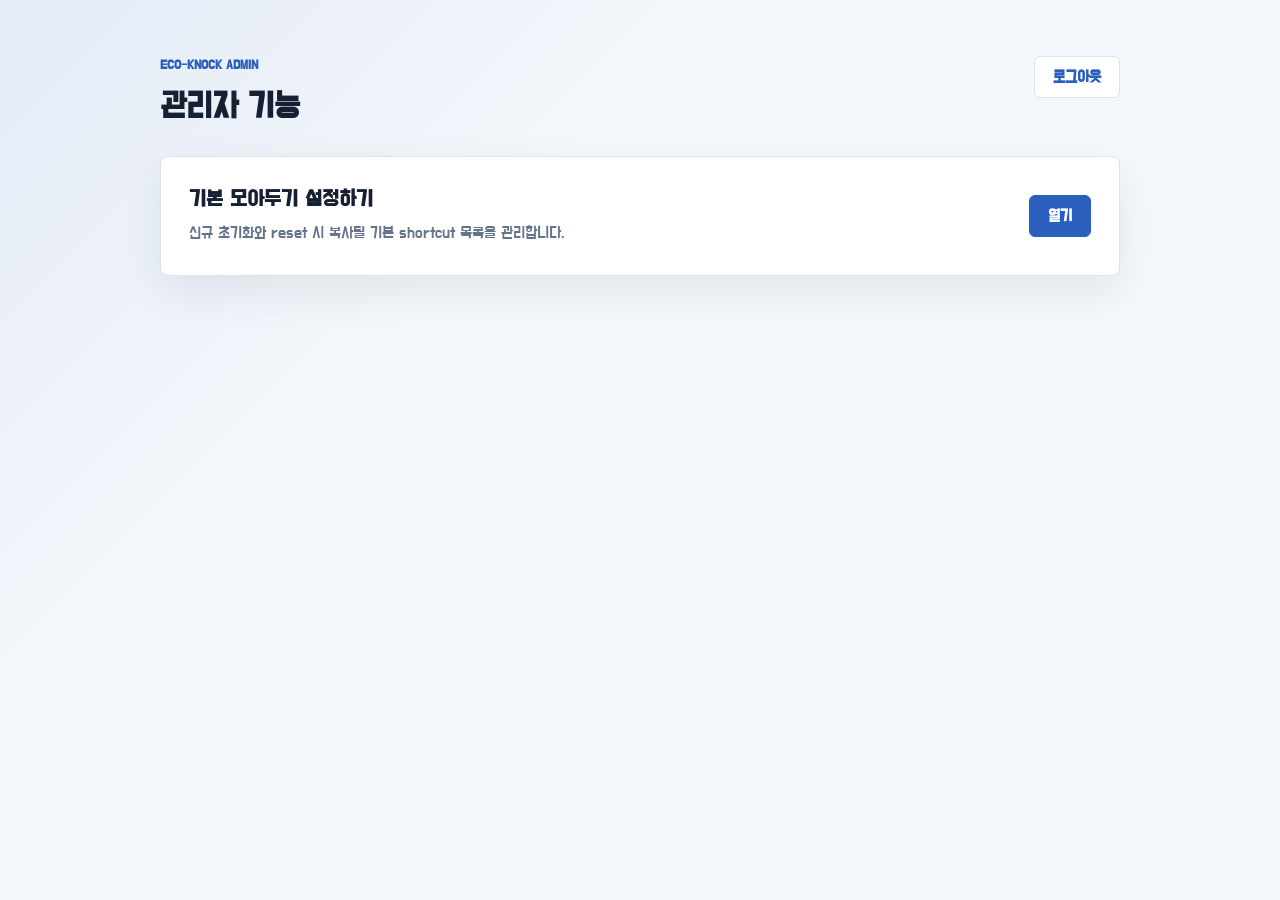
==== src/main/resources/templates/admin/index.html @ 862870d8 ":sparkles: feat: 관리자 SSR 화면을 추가" ====
<!doctype html>
<html lang="ko" xmlns:th="http://www.thymeleaf.org">
<head>
    <meta charset="UTF-8">
    <meta name="viewport" content="width=device-width, initial-scale=1">
    <title>Eco Knock Admin</title>
    <link rel="stylesheet" href="../../static/admin/admin.css" th:href="@{/admin/admin.css}">
</head>
<body>
<main class="admin-home">
    <header class="admin-header">
        <div>
            <p class="eyebrow">ECO-KNOCK ADMIN</p>
            <h1>관리자 기능</h1>
        </div>
        <form method="post" th:action="@{/admin/logout}">
            <button type="submit" class="ghost-button">로그아웃</button>
        </form>
    </header>

    <section class="feature-panel" aria-labelledby="featureTitle">
        <div>
            <h2 id="featureTitle">기본 모아두기 설정하기</h2>
            <p>신규 초기화와 reset 시 복사될 기본 shortcut 목록을 관리합니다.</p>
        </div>
        <a class="primary-button" th:href="@{/admin/overview-shortcuts}">열기</a>
    </section>
</main>
</body>
</html>
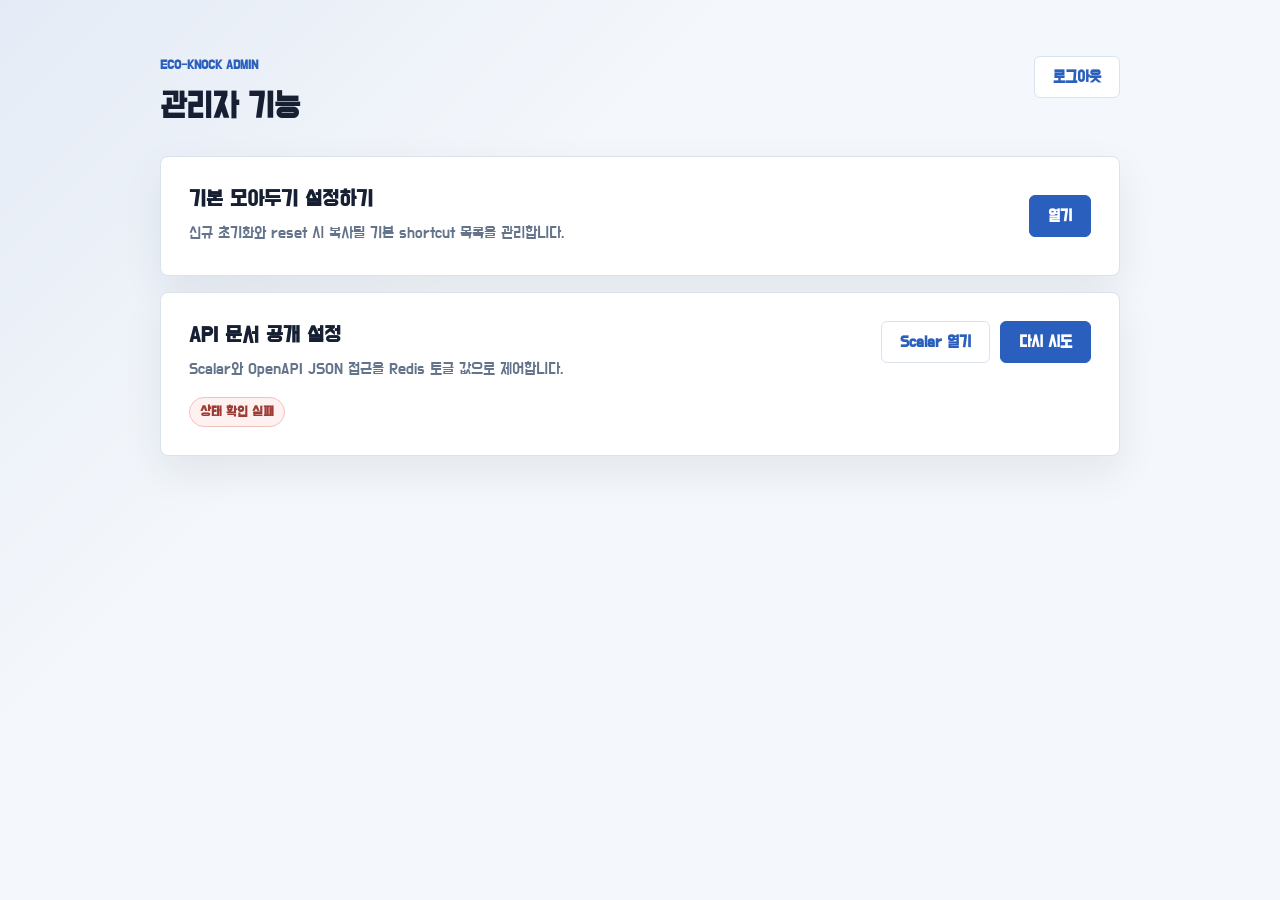
==== commit b54e1ea9: ":sparkles: feat: 관리자 API 문서 공개 토글을 추가" ====
--- a/src/main/resources/templates/admin/index.html
+++ b/src/main/resources/templates/admin/index.html
@@ -25,6 +25,19 @@
         </div>
         <a class="primary-button" th:href="@{/admin/overview-shortcuts}">열기</a>
     </section>
+
+    <section class="feature-panel api-doc-panel" aria-labelledby="apiDocTitle">
+        <div>
+            <h2 id="apiDocTitle">API 문서 공개 설정</h2>
+            <p>Scalar와 OpenAPI JSON 접근을 Redis 토글 값으로 제어합니다.</p>
+            <div id="apiDocStatus" class="status-pill" data-enabled="false">확인 중</div>
+        </div>
+        <div class="button-group">
+            <a class="ghost-button" th:href="@{/scalar}" target="_blank" rel="noreferrer">Scalar 열기</a>
+            <button id="apiDocToggle" type="button" class="primary-button" disabled>불러오는 중</button>
+        </div>
+    </section>
 </main>
+<script src="../../static/admin/api-docs-access.js" th:src="@{/admin/api-docs-access.js}"></script>
 </body>
 </html>
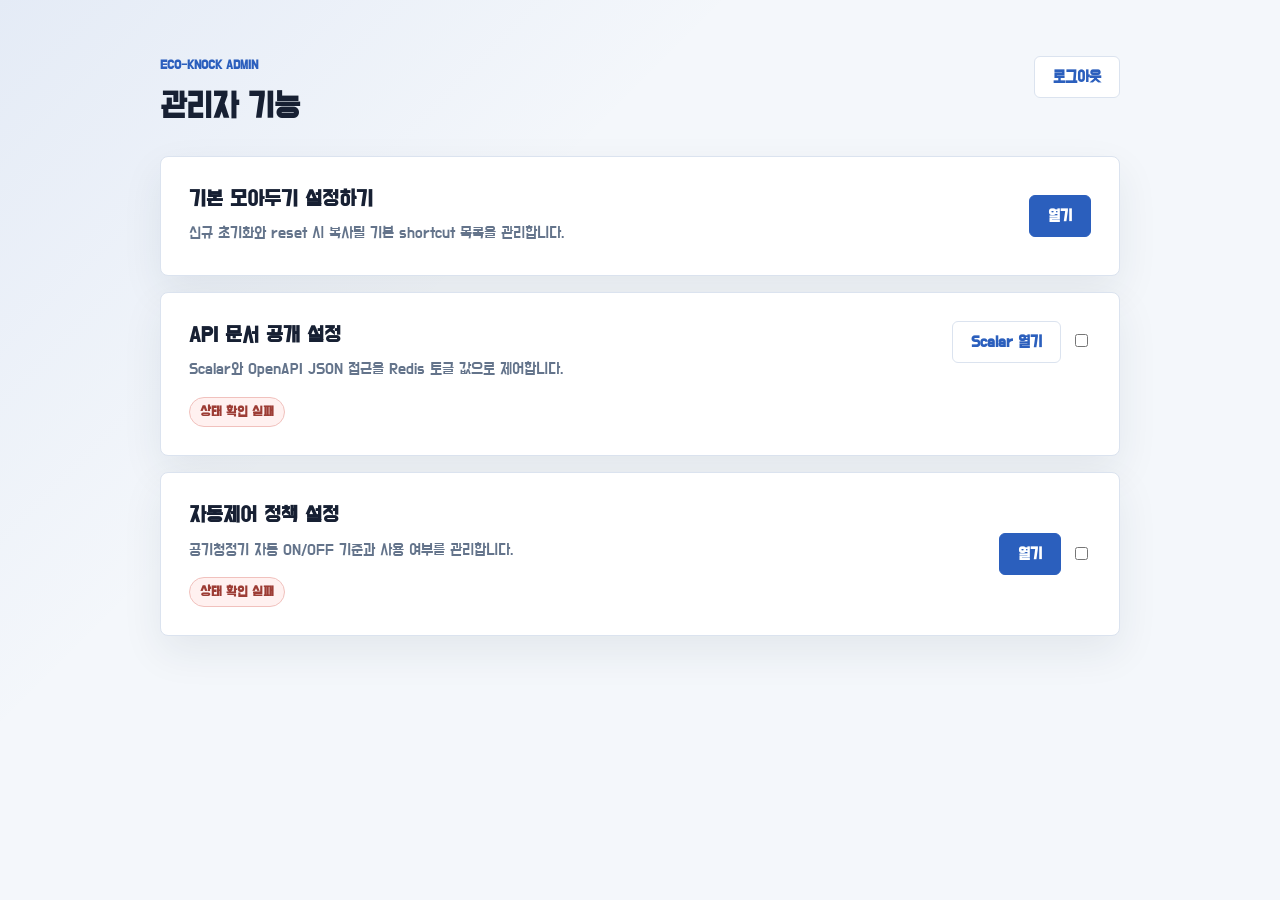
==== commit f28187ea: ":sparkles: feat: 관리자 자동제어 설정 화면을 추가" ====
--- a/src/main/resources/templates/admin/index.html
+++ b/src/main/resources/templates/admin/index.html
@@ -34,10 +34,28 @@
         </div>
         <div class="button-group">
             <a class="ghost-button" th:href="@{/scalar}" target="_blank" rel="noreferrer">Scalar 열기</a>
-            <button id="apiDocToggle" type="button" class="primary-button" disabled>불러오는 중</button>
+            <label class="switch-control">
+                <input id="apiDocToggle" type="checkbox" role="switch" aria-label="API 문서 공개 설정" disabled>
+                <span class="switch-track" aria-hidden="true"></span>
+            </label>
+        </div>
+    </section>
+
+    <section class="feature-panel control-setting-panel" aria-labelledby="controlSettingTitle">
+        <div>
+            <h2 id="controlSettingTitle">자동제어 정책 설정</h2>
+            <p>공기청정기 자동 ON/OFF 기준과 사용 여부를 관리합니다.</p>
+            <div id="controlSettingStatus" class="status-pill" data-enabled="false">확인 중</div>
+        </div>
+        <div class="button-group">
+            <a class="primary-button" th:href="@{/admin/control-settings}">열기</a>
+            <label class="switch-control">
+                <input id="controlSettingToggle" type="checkbox" role="switch" aria-label="자동제어 사용 설정" disabled>
+                <span class="switch-track" aria-hidden="true"></span>
+            </label>
         </div>
     </section>
 </main>
-<script src="../../static/admin/api-docs-access.js" th:src="@{/admin/api-docs-access.js}"></script>
+<script src="../../static/admin/admin-home.js" th:src="@{/admin/admin-home.js}"></script>
 </body>
 </html>
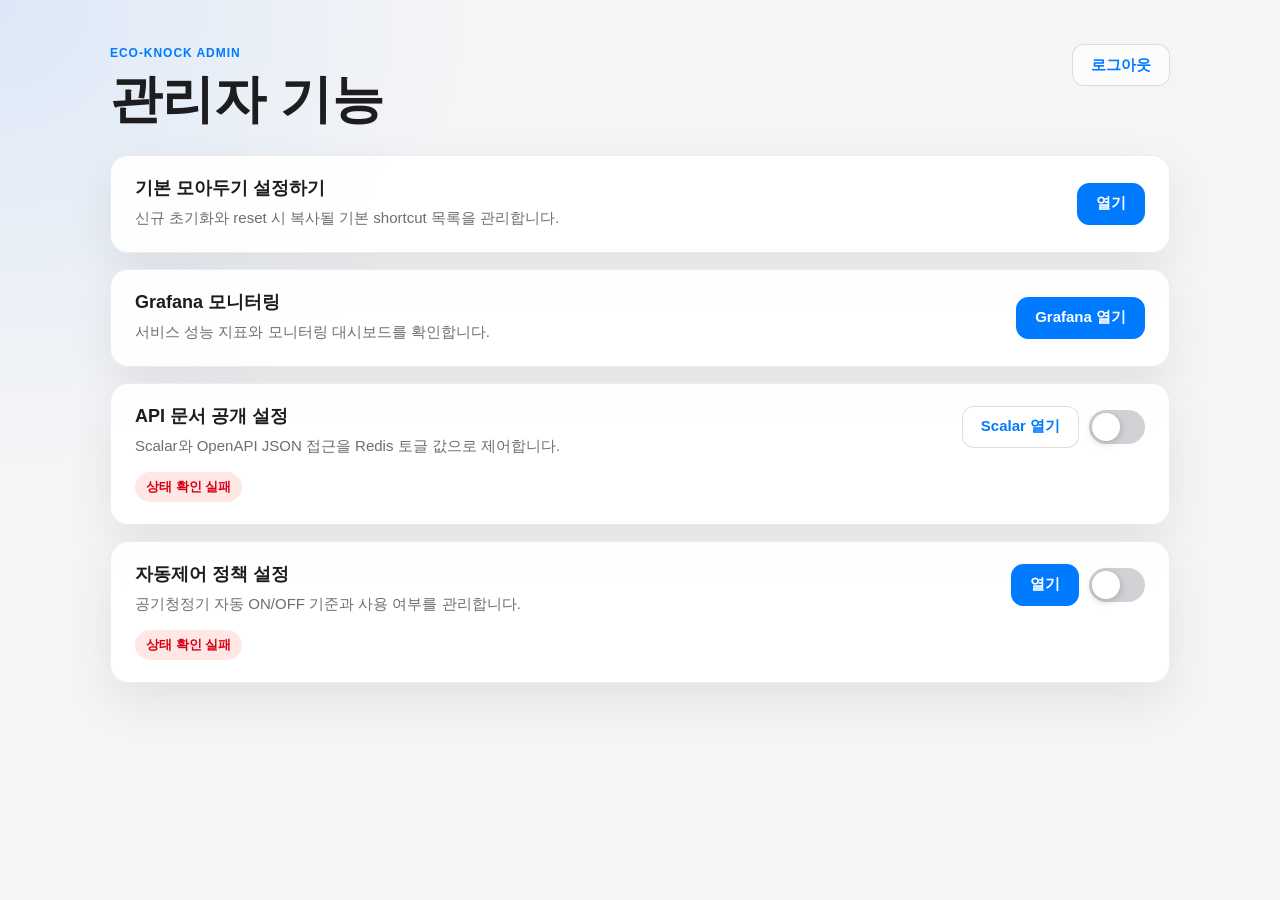
==== commit d3f7fc34: ":sparkles: feat: 관리자 홈에 Grafana 이동 링크를 추가" ====
--- a/src/main/resources/templates/admin/index.html
+++ b/src/main/resources/templates/admin/index.html
@@ -24,6 +24,14 @@
             <p>신규 초기화와 reset 시 복사될 기본 shortcut 목록을 관리합니다.</p>
         </div>
         <a class="primary-button" th:href="@{/admin/overview-shortcuts}">열기</a>
+    </section>
+
+    <section class="feature-panel" aria-labelledby="grafanaTitle">
+        <div>
+            <h2 id="grafanaTitle">Grafana 모니터링</h2>
+            <p>서비스 성능 지표와 모니터링 대시보드를 확인합니다.</p>
+        </div>
+        <a class="primary-button" th:href="${grafanaUrl}" target="_blank" rel="noopener noreferrer">Grafana 열기</a>
     </section>
 
     <section class="feature-panel api-doc-panel" aria-labelledby="apiDocTitle">
